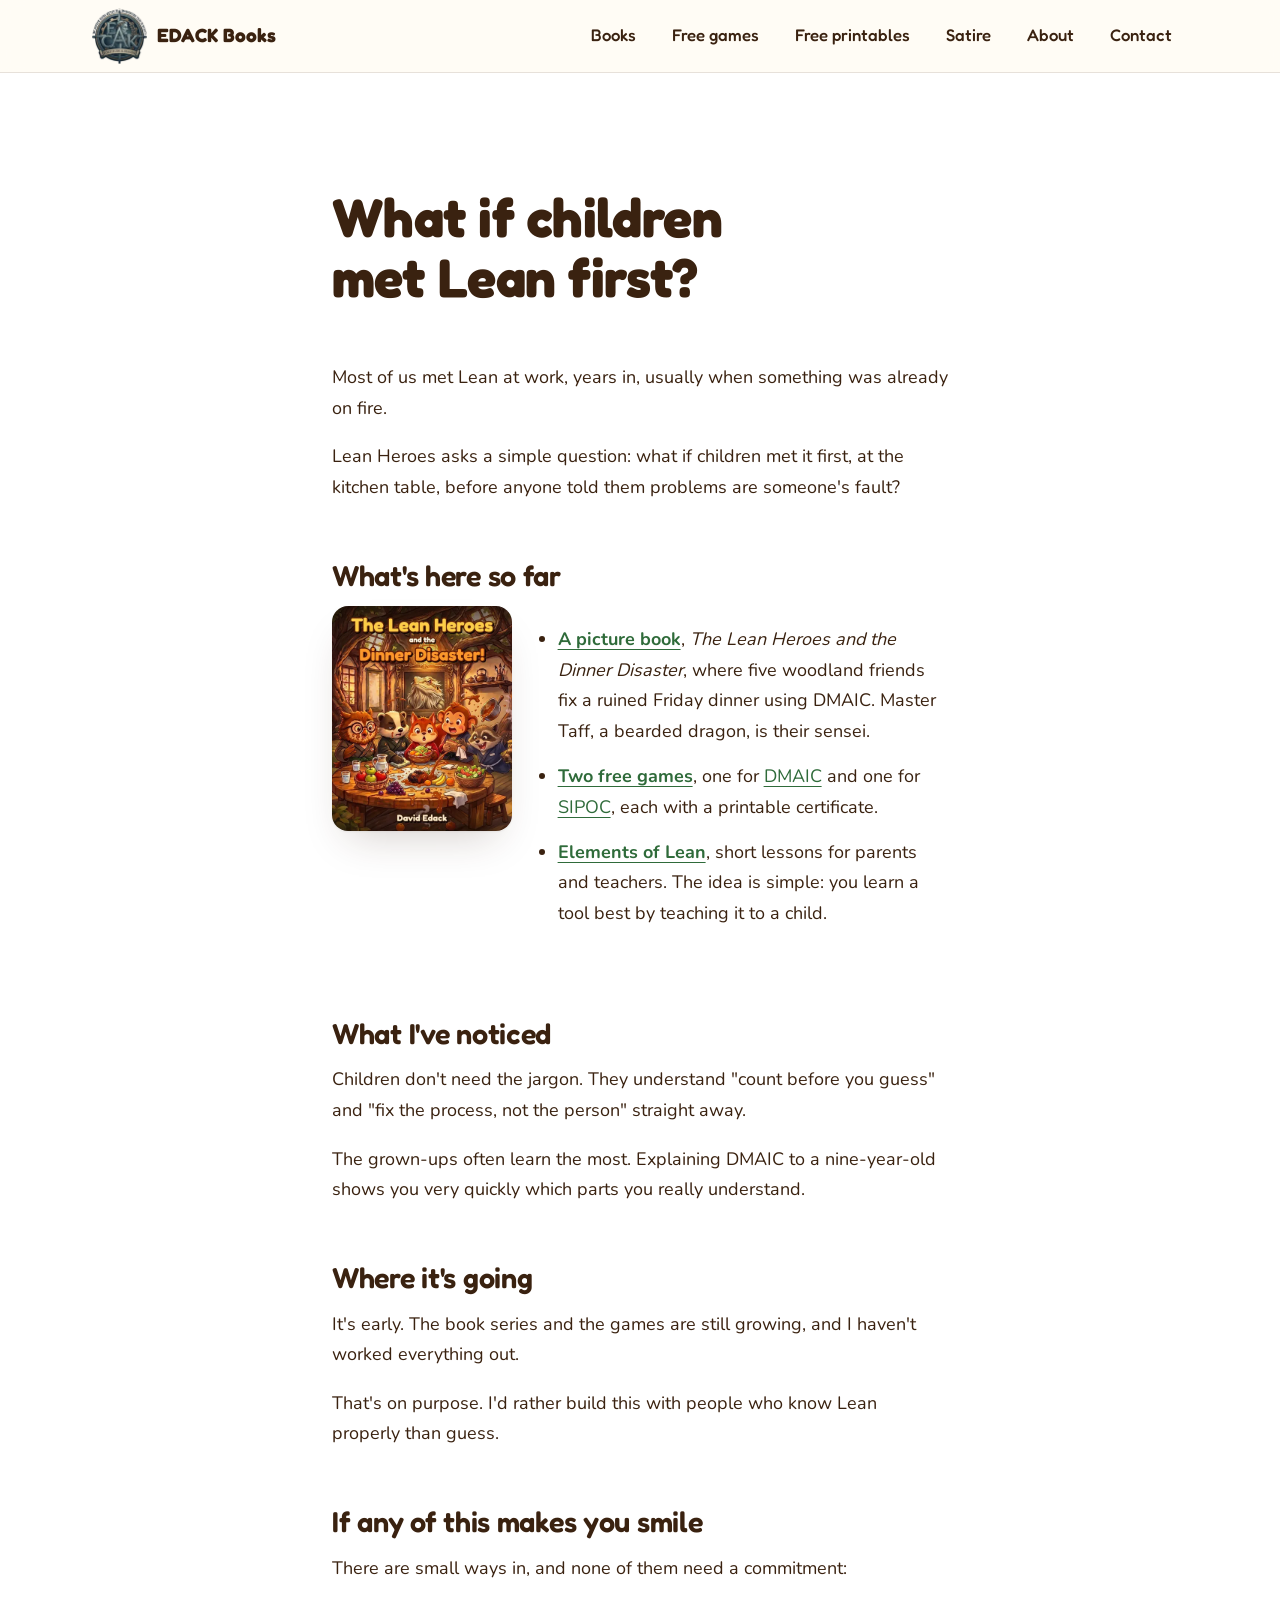
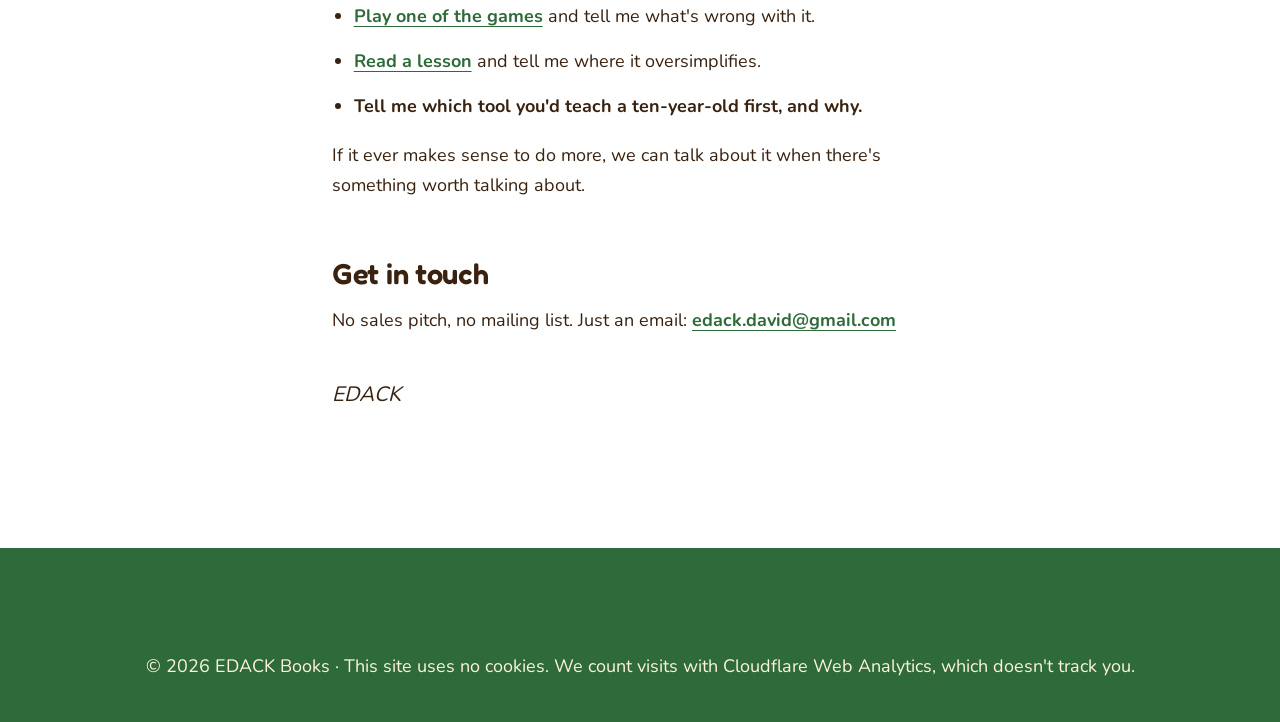
==== for-lean-practitioners/index.html @ 6d4476f8 "Preview: page for Lean practitioners Co-Authored-By: Claude Opus 5.5 <noreply@anthropic.com>" ====
<!doctype html>
<html lang="en-GB">
<head>
  <meta charset="utf-8">
  <meta name="viewport" content="width=device-width, initial-scale=1">
  <title>What if children met Lean first? | EDACK Books</title>
  <meta name="description" content="Lean Heroes asks a simple question: what if children met Lean first, at the kitchen table? A quiet note for experienced Lean practitioners.">

  <!-- Hidden for now: reached only by a link EDACK sends personally.
       Not in the sitemap, not in the menu, not linked from any page.
       To make it public ("publish the practitioners page"): remove the robots line below and add it to sitemap.xml. -->
  <meta name="robots" content="noindex">

  <meta http-equiv="Content-Security-Policy" content="default-src 'self'; img-src 'self' data:; script-src 'self' https://static.cloudflareinsights.com; connect-src 'self' https://cloudflareinsights.com; style-src 'self'; font-src 'self'; base-uri 'self'; form-action 'none'">
  <meta name="referrer" content="strict-origin-when-cross-origin">
  <link rel="canonical" href="https://www.edackdavid.com/for-lean-practitioners/">

  <meta name="color-scheme" content="light dark">
  <link rel="icon" href="../edack-favicon.ico" sizes="32x32">
  <link rel="icon" href="../edack-favicon-32.png" type="image/png" sizes="32x32">
  <link rel="apple-touch-icon" href="../edack-apple-touch-icon.png">
  <link rel="preload" href="../fonts/fredoka.woff2" as="font" type="font/woff2" crossorigin>
  <link rel="stylesheet" href="../css/styles.css">

  <!-- So the link looks right when EDACK sends it by email or message -->
  <meta property="og:type" content="article">
  <meta property="og:site_name" content="EDACK Books">
  <meta property="og:locale" content="en_GB">
  <meta property="og:title" content="What if children met Lean first?">
  <meta property="og:description" content="Lean Heroes asks a simple question: what if children met Lean first, at the kitchen table?">
  <meta property="og:url" content="https://www.edackdavid.com/for-lean-practitioners/">
  <meta property="og:image" content="https://www.edackdavid.com/images/lean-heroes-cover-960.webp">
  <meta property="og:image:alt" content="Cover of The Lean Heroes and the Dinner Disaster">
</head>
<body>
  <a class="skip-link" href="#main">Skip to the page</a>

  <header class="site-header">
    <div class="container header-inner">
      <a class="logo" href="../index.html">
        <img class="logo-img" src="../images/edack-logo-112.webp" srcset="../images/edack-logo-112.webp 1x, ../images/edack-logo-224.webp 2x"
             width="112" height="114" alt="EDACK Books logo: Fortitude and Reason">
        <span>EDACK Books</span>
      </a>

      <button class="menu-toggle" type="button" popovertarget="site-nav" aria-label="Menu">
        <span class="menu-icon" aria-hidden="true"></span>
      </button>

      <nav id="site-nav" class="site-nav" popover aria-label="Main">
        <ul>
          <li><a href="../index.html#books">Books</a></li>
          <li><a href="../index.html#game">Free games</a></li>
          <li><a href="../index.html#free-printable">Free printables</a></li>
          <li><a href="../index.html#satire">Satire</a></li>
          <li><a href="../index.html#about">About</a></li>
          <li><a href="../index.html#contact">Contact</a></li>
        </ul>
      </nav>
    </div>
  </header>

  <main id="main" class="section lesson practitioners">
    <article class="container lesson-inner">
      <h1>What if children met Lean first?</h1>

      <p>Most of us met Lean at work, years in, usually when something was already on fire.</p>
      <p>Lean Heroes asks a simple question: what if children met it first, at the kitchen table, before anyone told them problems are someone's fault?</p>

      <section aria-labelledby="here-so-far">
        <h2 id="here-so-far">What's here so far</h2>
        <div class="practitioners-here">
          <img class="practitioners-cover" src="../images/lean-heroes-cover-480.webp"
               srcset="../images/lean-heroes-cover-480.webp 480w, ../images/lean-heroes-cover-960.webp 960w"
               sizes="180px" width="480" height="600" loading="lazy" decoding="async"
               alt="Cover of The Lean Heroes and the Dinner Disaster: five woodland friends around a messy dinner table">
          <ul>
            <li><a href="../index.html#books"><strong>A picture book</strong></a>, <cite>The Lean Heroes and the Dinner Disaster</cite>, where five woodland friends fix a ruined Friday dinner using DMAIC. Master Taff, a bearded dragon, is their sensei.</li>
            <li><a href="../index.html#game"><strong>Two free games</strong></a>, one for <a href="../games/lean-heroes-dinner-disaster.html">DMAIC</a> and one for <a href="../games/lean-heroes-summer-fayre.html">SIPOC</a>, each with a printable certificate.</li>
            <li><a href="../elements-of-lean/bonus-sipoc/"><strong>Elements of Lean</strong></a>, short lessons for parents and teachers. The idea is simple: you learn a tool best by teaching it to a child.</li>
          </ul>
        </div>
      </section>

      <section aria-labelledby="noticed">
        <h2 id="noticed">What I've noticed</h2>
        <p>Children don't need the jargon. They understand "count before you guess" and "fix the process, not the person" straight away.</p>
        <p>The grown-ups often learn the most. Explaining DMAIC to a nine-year-old shows you very quickly which parts you really understand.</p>
      </section>

      <section aria-labelledby="going">
        <h2 id="going">Where it's going</h2>
        <p>It's early. The book series and the games are still growing, and I haven't worked everything out.</p>
        <p>That's on purpose. I'd rather build this with people who know Lean properly than guess.</p>
      </section>

      <section aria-labelledby="smile">
        <h2 id="smile">If any of this makes you smile</h2>
        <p>There are small ways in, and none of them need a commitment:</p>
        <ul>
          <li><a href="../games/lean-heroes-dinner-disaster.html"><strong>Play one of the games</strong></a> and tell me what's wrong with it.</li>
          <li><a href="../elements-of-lean/bonus-sipoc/"><strong>Read a lesson</strong></a> and tell me where it oversimplifies.</li>
          <li><strong>Tell me which tool you'd teach a ten-year-old first, and why.</strong></li>
        </ul>
        <p>If it ever makes sense to do more, we can talk about it when there's something worth talking about.</p>
      </section>

      <section aria-labelledby="touch">
        <h2 id="touch">Get in touch</h2>
        <p>No sales pitch, no mailing list. Just an email: <a href="mailto:edack.david@gmail.com"><strong>edack.david@gmail.com</strong></a></p>
        <p class="practitioners-sign"><em>EDACK</em></p>
      </section>
    </article>
  </main>

  <footer class="site-footer">
    <div class="container footer-inner">
      <p class="lesson-footer-text">© 2026 EDACK Books · This site uses no cookies. We count visits with Cloudflare Web Analytics, which doesn't track you.</p>
    </div>
  </footer>
  <!-- Cloudflare Web Analytics --><script type='module' src='https://static.cloudflareinsights.com/beacon.min.js' data-cf-beacon='{"token": "e0f13711fd604f76a218e38ecf7e13dd"}'></script><!-- End Cloudflare Web Analytics -->
</body>
</html>
---- css/styles.css ----
/* EDACK Books styles.
   Mobile first: the basic rules are for phones. The @media blocks add the bigger-screen layout. */

/* ---------- Fonts (stored on this site, so no outside requests) ---------- */
@font-face {
  font-family: "Fredoka";
  src: url("../fonts/fredoka.woff2") format("woff2");
  font-weight: 300 700;
  font-style: normal;
  font-display: swap;
}

@font-face {
  font-family: "Nunito";
  src: url("../fonts/nunito.woff2") format("woff2");
  font-weight: 200 1000;
  font-style: normal;
  font-display: swap;
}

/* ---------- Colours and sizes ---------- */
:root {
  --brown: #3A2210;
  --cream: #FDF3DF;
  --gold: #FFC850;
  --coral: #FF6E5A;
  --green: #2F6B3A;

  --bg: #FFFCF6;
  --surface: #FFFFFF;
  --surface-alt: var(--cream);
  --text: var(--brown);
  --muted: #6B5442;
  --border: rgba(58, 34, 16, 0.12);
  --accent-text: var(--green);
  --gold-soft: #FFF0C7;
  --coral-soft: #FFE4DE;
  --focus: var(--green);
  --shadow: 0 1px 2px rgba(58, 34, 16, 0.06), 0 20px 40px -16px rgba(58, 34, 16, 0.22);
  --shadow-lg: 0 2px 4px rgba(58, 34, 16, 0.06), 0 32px 64px -20px rgba(58, 34, 16, 0.3);

  --radius: 28px;
  --radius-sm: 16px;
  --header-h: 64px;
  --font-heading: "Fredoka", "Trebuchet MS", system-ui, sans-serif;
  --font-body: "Nunito", system-ui, -apple-system, "Segoe UI", sans-serif;

  color-scheme: light dark;
}

@media (prefers-color-scheme: dark) {
  :root {
    --bg: #1E1209;
    --surface: #2A1A0E;
    --surface-alt: #251609;
    --text: var(--cream);
    --muted: #D8C4A6;
    --border: rgba(253, 243, 223, 0.14);
    --accent-text: var(--gold);
    --gold-soft: rgba(255, 200, 80, 0.16);
    --coral-soft: rgba(255, 110, 90, 0.22);
    --focus: var(--gold);
    --shadow: 0 20px 40px -16px rgba(0, 0, 0, 0.6);
    --shadow-lg: 0 32px 64px -20px rgba(0, 0, 0, 0.7);
  }
}

/* ---------- Basics ---------- */
*,
*::before,
*::after {
  box-sizing: border-box;
}

html {
  scroll-padding-top: calc(var(--header-h) + 16px);
  -webkit-text-size-adjust: 100%;
}

@media (prefers-reduced-motion: no-preference) {
  html {
    scroll-behavior: smooth;
  }
}

body {
  margin: 0;
  background: var(--bg);
  color: var(--text);
  font-family: var(--font-body);
  font-size: 1.0625rem;
  line-height: 1.65;
  -webkit-font-smoothing: antialiased;
}

img,
svg {
  display: block;
  max-width: 100%;
}

img {
  height: auto;
}

h1,
h2,
h3 {
  margin: 0 0 0.5em;
  font-family: var(--font-heading);
  font-weight: 600;
  line-height: 1.1;
  letter-spacing: -0.01em;
  text-wrap: balance;
}

h1 {
  font-size: clamp(2.5rem, 7vw + 0.5rem, 4.75rem);
  font-weight: 700;
}

h2 {
  font-size: clamp(2rem, 3.5vw + 1rem, 3.25rem);
}

h3 {
  font-size: clamp(1.4rem, 1vw + 1.1rem, 1.75rem);
}

p {
  margin: 0 0 1em;
  text-wrap: pretty;
}

figure {
  margin: 0;
}

a {
  color: var(--accent-text);
  text-underline-offset: 0.2em;
}

/* A clear ring shows which button or link you are on when using the keyboard */
:focus-visible {
  outline: 3px solid var(--focus);
  outline-offset: 3px;
}

/* ---------- Helpers ---------- */
.container {
  width: 100%;
  max-width: 1160px;
  margin-inline: auto;
  padding-inline: 20px;
}

@media (min-width: 768px) {
  .container {
    padding-inline: 32px;
  }
}

/* Hidden on screen, but still read out by screen readers */
.visually-hidden {
  position: absolute !important;
  width: 1px;
  height: 1px;
  padding: 0;
  margin: -1px;
  overflow: hidden;
  clip: rect(0 0 0 0);
  white-space: nowrap;
  border: 0;
}

.skip-link {
  position: absolute;
  top: -100px;
  left: 12px;
  z-index: 100;
  padding: 12px 18px;
  border-radius: 12px;
  background: var(--brown);
  color: var(--cream);
  font-weight: 700;
  text-decoration: none;
}

.skip-link:focus {
  top: 12px;
}

.eyebrow {
  display: flex;
  align-items: center;
  gap: 10px;
  margin-bottom: 0.75rem;
  color: var(--accent-text);
  font-family: var(--font-heading);
  font-size: 0.95rem;
  font-weight: 600;
  letter-spacing: 0.12em;
  text-transform: uppercase;
}

.eyebrow::before {
  content: "";
  width: 28px;
  height: 4px;
  border-radius: 4px;
  background: var(--coral);
}

.lead {
  font-size: clamp(1.2rem, 1vw + 1rem, 1.45rem);
}

.small {
  color: var(--muted);
  font-size: 0.95rem;
}

/* ---------- Buttons ---------- */
.button-row {
  display: flex;
  flex-wrap: wrap;
  gap: 12px;
}

.btn {
  display: inline-flex;
  align-items: center;
  justify-content: center;
  gap: 8px;
  min-height: 52px;
  padding: 12px 26px;
  border: 2px solid transparent;
  border-radius: 999px;
  font-family: var(--font-heading);
  font-size: 1.075rem;
  font-weight: 600;
  line-height: 1.2;
  text-align: center;
  text-decoration: none;
  cursor: pointer;
  transition: transform 0.2s ease, box-shadow 0.2s ease, background-color 0.2s ease;
}

.btn:hover {
  transform: translateY(-2px);
}

.btn:active {
  transform: translateY(0);
}

.btn-primary {
  background: var(--gold);
  color: var(--brown);
  box-shadow: 0 8px 20px -8px rgba(255, 170, 40, 0.7);
}

.btn-primary:hover {
  box-shadow: 0 12px 24px -8px rgba(255, 170, 40, 0.85);
}

.btn-secondary {
  background: var(--text);
  color: var(--bg);
}

.btn-outline {
  background: transparent;
  color: var(--text);
  border-color: currentColor;
}

.btn-large {
  min-height: 60px;
  padding-inline: 36px;
  font-size: 1.2rem;
}

/* On small phones, buttons fill the width so they are easy to tap */
@media (max-width: 479px) {
  .button-row .btn {
    flex: 1 1 100%;
  }
}

/* ---------- Header ---------- */
.site-header {
  position: sticky;
  top: 0;
  z-index: 50;
  border-bottom: 1px solid var(--border);
  background: color-mix(in srgb, var(--bg) 82%, transparent);
  -webkit-backdrop-filter: saturate(1.4) blur(14px);
  backdrop-filter: saturate(1.4) blur(14px);
}

.header-inner {
  display: flex;
  align-items: center;
  justify-content: space-between;
  gap: 16px;
  height: var(--header-h);
}

.logo {
  display: inline-flex;
  align-items: center;
  gap: 10px;
  color: var(--text);
  font-family: var(--font-heading);
  font-size: 1.2rem;
  font-weight: 700;
  text-decoration: none;
}

/* The EDACK logo: 44px tall on phones, 56px on bigger screens */
.logo .logo-img {
  width: auto;
  height: 44px;
}

@media (min-width: 768px) {
  :root {
    --header-h: 72px;
  }

  .logo .logo-img {
    height: 56px;
  }
}

/* The logo's quote text is dark, so on the dark theme the logo sits on a soft cream circle */
@media (prefers-color-scheme: dark) {
  .logo-img {
    padding: 3px;
    border-radius: 50%;
    background: var(--cream);
  }
}

/* The hamburger button (phones only) */
.menu-toggle {
  display: inline-grid;
  place-items: center;
  width: 48px;
  height: 48px;
  border: 1px solid var(--border);
  border-radius: 14px;
  background: var(--surface);
  color: var(--text);
  cursor: pointer;
}

.menu-icon,
.menu-icon::before,
.menu-icon::after {
  display: block;
  width: 22px;
  height: 2px;
  border-radius: 2px;
  background: currentColor;
  transition: transform 0.2s ease, background-color 0.2s ease;
}

.menu-icon {
  position: relative;
}

.menu-icon::before,
.menu-icon::after {
  content: "";
  position: absolute;
  left: 0;
}

.menu-icon::before {
  top: -7px;
}

.menu-icon::after {
  top: 7px;
}

/* When the menu is open, the three lines turn into an X */
.site-header:has(.site-nav:popover-open) .menu-icon {
  background: transparent;
}

.site-header:has(.site-nav:popover-open) .menu-icon::before {
  transform: translateY(7px) rotate(45deg);
}

.site-header:has(.site-nav:popover-open) .menu-icon::after {
  transform: translateY(-7px) rotate(-45deg);
}

/* The menu panel that drops down on phones */
.site-nav {
  inset: calc(var(--header-h) + 8px) 12px auto 12px;
  width: auto;
  height: auto;
  margin: 0;
  padding: 10px;
  border: 1px solid var(--border);
  border-radius: 24px;
  background: var(--surface);
  color: var(--text);
  box-shadow: var(--shadow-lg);
}

.site-nav::backdrop {
  background: rgba(30, 18, 9, 0.35);
}

.site-nav ul {
  display: flex;
  flex-direction: column;
  gap: 2px;
  margin: 0;
  padding: 0;
  list-style: none;
}

.site-nav a {
  display: flex;
  align-items: center;
  min-height: 52px;
  padding: 10px 16px;
  border-radius: 16px;
  color: var(--text);
  font-family: var(--font-heading);
  font-size: 1.2rem;
  font-weight: 500;
  text-decoration: none;
}

.site-nav a:hover {
  background: var(--gold-soft);
}

@media (prefers-reduced-motion: no-preference) {
  .site-nav:popover-open {
    animation: menu-in 0.2s ease-out;
  }
}

@keyframes menu-in {
  from {
    opacity: 0;
    transform: translateY(-8px) scale(0.98);
  }
}

/* On tablets and computers the links sit in the header and the hamburger hides */
@media (min-width: 768px) {
  .menu-toggle {
    display: none;
  }

  .site-nav[popover] {
    display: block;
    position: static;
    inset: auto;
    padding: 0;
    border: 0;
    border-radius: 0;
    background: transparent;
    box-shadow: none;
    overflow: visible;
  }

  .site-nav ul {
    flex-direction: row;
    gap: 4px;
  }

  .site-nav a {
    min-height: 44px;
    padding: 8px 16px;
    border-radius: 999px;
    font-size: 1.05rem;
  }
}

/* ---------- 1. Hero ---------- */
/* Phones: words on top, the artwork below, fading in softly. */
.hero {
  position: relative;
  isolation: isolate;
  display: flex;
  flex-direction: column;
  overflow: hidden;
  background: radial-gradient(ellipse at 0% 0%, var(--gold-soft), transparent 60%), var(--bg);
}

.hero-content {
  position: relative;
  z-index: 1;
  padding-block: clamp(40px, 8vw, 96px) 0;
}

.hero h1 {
  max-width: 11ch;
}

.hero-sub {
  max-width: 28ch;
  margin-bottom: 28px;
  font-size: clamp(1.2rem, 1.2vw + 1rem, 1.5rem);
}

/* "Listen to the first chapters free." under the hero buttons */
.hero-note {
  margin: 20px 0 0;
  font-weight: 700;
}

.hero-bg {
  order: 2;
  width: 100%;
  margin-top: -12%;
  -webkit-mask-image: linear-gradient(to bottom, transparent 0%, #000 32%);
  mask-image: linear-gradient(to bottom, transparent 0%, #000 32%);
}

/* Computers: words on the left, the artwork on the right, fading in from the side. */
@media (min-width: 900px) {
  .hero {
    justify-content: center;
    min-height: min(calc(100svh - var(--header-h)), 820px);
  }

  .hero-content {
    padding-block: 96px;
  }

  .hero-content > * {
    max-width: 34rem;
  }

  .hero-bg {
    position: absolute;
    top: 0;
    right: 0;
    bottom: 0;
    width: 62%;
    height: 100%;
    margin: 0;
    object-fit: cover;
    object-position: 50% 65%;
    -webkit-mask-image: linear-gradient(to right, transparent 0%, #000 35%);
    mask-image: linear-gradient(to right, transparent 0%, #000 35%);
  }
}

/* ---------- Sections ---------- */
.section {
  padding-block: clamp(64px, 9vw, 120px);
  overflow-x: clip;
}

/* ---------- 2. The Lean Heroes (featured book) ---------- */
.feature-card {
  display: grid;
  gap: 32px;
  padding: clamp(20px, 4vw, 56px);
  border: 1px solid var(--border);
  border-radius: calc(var(--radius) + 8px);
  background: var(--surface);
  box-shadow: var(--shadow-lg);
}

.feature-cover img {
  width: min(100%, 360px);
  margin-inline: auto;
  border-radius: var(--radius-sm);
  box-shadow: var(--shadow);
}

@media (prefers-reduced-motion: no-preference) {
  .feature-cover img {
    transition: transform 0.4s ease;
  }

  .feature-card:hover .feature-cover img {
    transform: rotate(-1.5deg) scale(1.02);
  }
}

.pill {
  display: inline-block;
  margin-bottom: 16px;
  padding: 6px 14px;
  border-radius: 999px;
  background: var(--coral-soft);
  font-size: 0.92rem;
  font-weight: 700;
}

.feature-body > p:not(.pill) {
  font-size: 1.1rem;
}

@media (min-width: 900px) {
  .feature-card {
    grid-template-columns: minmax(280px, 400px) 1fr;
    align-items: center;
    gap: 56px;
  }

  .feature-cover img {
    width: 100%;
  }
}

/* The five DMAIC steps: a list on phones, a row of five on bigger screens */
.dmaic {
  display: grid;
  gap: 10px;
  margin: 28px 0 32px;
  padding: 0;
  list-style: none;
}

.dmaic li {
  display: grid;
  grid-template-columns: 48px auto 1fr;
  align-items: center;
  column-gap: 14px;
  padding: 8px 14px 8px 8px;
  border: 1px solid var(--border);
  border-radius: 18px;
  background: var(--bg);
}

.dmaic svg {
  width: 48px;
  height: 48px;
  padding: 11px;
  border-radius: 14px;
  background: var(--gold-soft);
  color: var(--accent-text);
  fill: none;
  stroke: currentColor;
  stroke-width: 2;
  stroke-linecap: round;
  stroke-linejoin: round;
}

.dmaic strong {
  font-family: var(--font-heading);
  font-size: 1.1rem;
  font-weight: 600;
}

.dmaic span {
  color: var(--muted);
  font-size: 0.95rem;
}

@media (min-width: 600px) {
  .dmaic {
    grid-template-columns: repeat(5, 1fr);
    gap: 12px;
  }

  .dmaic li {
    grid-template-columns: 1fr;
    justify-items: center;
    row-gap: 6px;
    padding: 16px 8px;
    text-align: center;
  }
}

/* The free Lean Heroes game card, under the book */
.game-card {
  display: grid;
  justify-items: center;
  gap: 20px;
  margin-top: 24px;
  padding: clamp(20px, 4vw, 40px);
  border: 2px dashed color-mix(in srgb, var(--coral) 60%, transparent);
  border-radius: var(--radius);
  background: radial-gradient(ellipse at 0% 0%, var(--gold-soft), transparent 70%), var(--surface);
  text-align: center;
}

.game-badge {
  width: 120px;
  height: 120px;
  border-radius: 50%;
  box-shadow: var(--shadow);
}

.game-body h3 {
  margin-bottom: 0.3em;
}

.game-body p {
  max-width: 46ch;
  margin-inline: auto;
}

/* Bigger screens: the badge sits to the left of the words */
@media (min-width: 768px) {
  .game-card {
    grid-template-columns: auto 1fr;
    align-items: center;
    justify-items: start;
    column-gap: 32px;
    text-align: left;
  }

  .game-body p {
    margin-inline: 0;
  }
}

/* ---------- 3. Free printable ---------- */
.section-printable {
  background: radial-gradient(ellipse at 85% 20%, var(--gold-soft), transparent 55%), var(--surface-alt);
}

/* The older one-certificate layout (printable-grid, printable-preview...).
   The page no longer uses it, but it is kept on purpose. */
.printable-grid {
  display: grid;
  gap: 32px;
}

.printable-preview {
  position: relative;
}

.printable-preview img {
  width: 100%;
  border: 10px solid #FFFFFF;
  border-radius: var(--radius-sm);
  box-shadow: var(--shadow-lg);
  transform: rotate(-1.5deg);
}

/* The round "Free!" sticker on the corner of the certificate */
.printable-preview::after {
  content: "Free!";
  position: absolute;
  top: -18px;
  right: -6px;
  display: grid;
  place-items: center;
  width: 84px;
  height: 84px;
  border-radius: 50%;
  background: var(--coral);
  color: var(--brown);
  font-family: var(--font-heading);
  font-size: 1.3rem;
  font-weight: 700;
  box-shadow: var(--shadow);
  transform: rotate(12deg);
}

@media (min-width: 900px) {
  .printable-grid {
    grid-template-columns: 1fr 1.15fr;
    grid-template-areas:
      "heading preview"
      "actions preview";
    align-items: center;
    column-gap: 64px;
    row-gap: 8px;
  }

  .printable-heading {
    grid-area: heading;
    align-self: end;
  }

  .printable-preview {
    grid-area: preview;
  }

  .printable-actions {
    grid-area: actions;
    align-self: start;
  }
}

/* The free printables gallery: one card per freebie (from freebies.json) */
.freebie-grid {
  display: grid;
  gap: 24px;
  margin-top: 32px;
}

@media (min-width: 700px) {
  .freebie-grid {
    grid-template-columns: repeat(auto-fill, minmax(320px, 1fr));
  }
}

.freebie-card {
  display: flex;
  flex-direction: column;
  overflow: hidden;
  border: 1px solid var(--border);
  border-radius: var(--radius);
  background: var(--surface);
  box-shadow: var(--shadow);
}

/* The picture sits on a soft gold panel that is always the same shape,
   so tall and wide pictures both fit without stretching the card */
.freebie-image {
  position: relative;
  aspect-ratio: 4 / 3;
  background: var(--gold-soft);
}

.freebie-image img {
  position: absolute;
  inset: 20px;
  width: calc(100% - 40px);
  height: calc(100% - 40px);
  object-fit: contain;
  filter: drop-shadow(0 10px 18px rgba(58, 34, 16, 0.25));
}

/* The round "Free!" sticker on every freebie */
.freebie-image::after {
  content: "Free!";
  position: absolute;
  top: 12px;
  right: 12px;
  display: grid;
  place-items: center;
  width: 64px;
  height: 64px;
  border-radius: 50%;
  background: var(--coral);
  color: var(--brown);
  font-family: var(--font-heading);
  font-size: 1.05rem;
  font-weight: 700;
  box-shadow: var(--shadow);
  transform: rotate(12deg);
}

.freebie-body {
  display: flex;
  flex: 1;
  flex-direction: column;
  align-items: flex-start;
  padding: 20px 24px 24px;
}

.freebie-body h3 {
  margin-bottom: 0.3em;
}

/* Buttons line up at the bottom, even when descriptions are different lengths */
.freebie-body .button-row {
  align-self: stretch;
  margin-top: auto;
  padding-top: 12px;
}

/* While there is only one freebie, it shows as one wide card on bigger screens */
@media (min-width: 900px) {
  .freebie-grid:has(> .freebie-card:only-child) {
    grid-template-columns: 1fr;
  }

  .freebie-card:only-child {
    flex-direction: row;
  }

  .freebie-card:only-child .freebie-image {
    flex: 1.2;
  }

  .freebie-card:only-child .freebie-body {
    flex: 1;
    justify-content: center;
    padding: 40px;
  }

  .freebie-card:only-child .freebie-body .button-row {
    margin-top: 12px;
  }
}

/* ---------- 4. For grown-ups: satire (a darker, grown-up section) ---------- */
.section-satire {
  --bg: #2A170A;
  --surface: #3A2210;
  --text: var(--cream);
  --muted: #E0CDB0;
  --border: rgba(253, 243, 223, 0.14);
  --accent-text: var(--gold);
  --focus: var(--gold);
  background: var(--bg);
  color: var(--text);
  color-scheme: dark; /* so the audio players match the dark section */
}

@media (prefers-color-scheme: dark) {
  .section-satire {
    --bg: #120A04;
    --surface: #24150A;
  }
}

.book-grid {
  display: grid;
  gap: 24px;
  margin-top: 40px;
}

.book-card {
  display: grid;
  align-content: start;
  gap: 24px;
  padding: clamp(20px, 3vw, 32px);
  border: 1px solid var(--border);
  border-radius: var(--radius);
  background: var(--surface);
  box-shadow: var(--shadow);
  transition: transform 0.3s ease;
}

.book-card:hover {
  transform: translateY(-4px);
}

.book-cover {
  width: min(70%, 240px);
  margin-inline: auto;
  border-radius: 10px;
  box-shadow: 0 18px 36px -12px rgba(0, 0, 0, 0.55);
}

.book-body h3 {
  margin-bottom: 0.4em;
}

.see-amazon {
  margin-bottom: 10px;
  font-weight: 700;
}

/* "Listen to Chapter One, free" box inside each satire card */
.listen {
  margin: 20px 0 24px;
  padding: 16px;
  border: 1px solid var(--border);
  border-radius: 20px;
  background: color-mix(in srgb, var(--bg) 60%, transparent);
}

.listen-title {
  margin: 0 0 4px;
  font-family: var(--font-heading);
  font-size: 1.15rem;
  font-weight: 600;
  line-height: 1.3;
}

.listen-meta {
  margin: 0 0 12px;
  color: var(--muted);
  font-size: 0.95rem;
}

.listen audio {
  display: block;
  width: 100%;
  min-height: 48px;
}

/* Big enough to tap easily (inline-block keeps the space before "(9 MB)") */
.listen-download {
  display: inline-block;
  margin-top: 2px;
  padding-block: 10px;
  font-weight: 700;
}

@media (min-width: 768px) {
  .book-grid {
    grid-template-columns: 1fr 1fr;
  }
}

/* ---------- 5. About ---------- */
.about-grid {
  display: grid;
  align-items: center;
  gap: 32px;
}

.about-figure {
  justify-self: center;
  max-width: 280px;
  text-align: center;
}

.about-figure img {
  width: 220px;
  filter: drop-shadow(0 16px 24px rgba(58, 34, 16, 0.25));
}

.about-figure figcaption {
  margin-top: 12px;
  color: var(--muted);
  font-size: 0.9rem;
}

.about-text > p:not(.eyebrow) {
  max-width: 60ch;
  font-size: 1.15rem;
}

/* Master Taff's little round picture next to the "pet bearded dragon" line */
.taff-note {
  display: flex;
  align-items: center;
  gap: 16px;
  max-width: 60ch;
  margin: 24px 0 0;
  padding: 14px;
  border: 1px solid var(--border);
  border-radius: 20px;
  background: var(--surface);
}

.taff-note img {
  flex: none;
  width: 96px;
  height: 96px;
  border-radius: 50%;
  object-fit: cover;
  box-shadow: var(--shadow);
}

.taff-note p {
  margin: 0;
}

.taff-note p + p {
  margin-top: 4px;
}

@media (min-width: 768px) {
  .about-grid {
    grid-template-columns: 280px 1fr;
    gap: 64px;
  }
}

/* ---------- 6. Contact and footer (forest green) ---------- */
.site-footer {
  --text: var(--cream);
  --muted: #D6E5D2;
  --border: rgba(253, 243, 223, 0.2);
  --accent-text: var(--gold);
  --focus: var(--gold);
  padding-block: clamp(64px, 9vw, 104px) 40px;
  background: var(--green);
  color: var(--text);
  text-align: center;
}

@media (prefers-color-scheme: dark) {
  .site-footer {
    background: #17351D;
  }
}

.footer-inner {
  display: flex;
  flex-direction: column;
  align-items: center;
}

.site-footer h2 {
  margin-bottom: 0.3em;
}

/* Small logo above "Say hello", always on cream so it shows up on the green */
.footer-logo {
  width: 72px;
  height: auto;
  margin-bottom: 16px;
  padding: 4px;
  border-radius: 50%;
  background: var(--cream);
}

.site-footer .btn {
  margin: 8px 0 32px;
}

.social {
  display: flex;
  gap: 12px;
  margin: 0 0 32px;
  padding: 0;
  list-style: none;
}

.social a {
  display: grid;
  place-items: center;
  width: 52px;
  height: 52px;
  border-radius: 50%;
  background: rgba(253, 243, 223, 0.12);
  color: var(--cream);
  transition: background-color 0.2s ease, color 0.2s ease;
}

.social a:hover {
  background: var(--gold);
  color: var(--brown);
}

.social svg {
  width: 24px;
  height: 24px;
  fill: currentColor;
}

.site-footer .small {
  margin-bottom: 4px;
}

/* ---------- Gentle fade-in as you scroll (only when JavaScript is on) ---------- */
.js .reveal {
  opacity: 0;
  translate: 0 24px;
  transition: opacity 0.7s ease, translate 0.7s cubic-bezier(0.2, 0.7, 0.2, 1);
}

.js .reveal.is-visible {
  opacity: 1;
  translate: 0 0;
}

/* ---------- People who prefer less movement get none ---------- */
@media (prefers-reduced-motion: reduce) {
  *,
  *::before,
  *::after {
    animation-duration: 0.01ms !important;
    animation-iteration-count: 1 !important;
    transition-duration: 0.01ms !important;
  }

  .js .reveal {
    opacity: 1;
    translate: none;
  }

  .btn:hover,
  .book-card:hover {
    transform: none;
  }
}

/* ---------- Lesson pages (Elements of Lean) ----------
   Text on lesson pages is never smaller than 18px. */
.lesson {
  font-size: 1.125rem;
}

.lesson .btn {
  font-size: 1.125rem;
}

.lesson-inner {
  max-width: 760px;
}

.lesson h1 {
  font-size: clamp(2.1rem, 5vw + 0.5rem, 3.4rem);
}

.lesson h2 {
  display: flex;
  align-items: center;
  gap: 14px;
  margin-top: 1.6em;
  font-size: clamp(1.6rem, 2vw + 1rem, 2.2rem);
}

.lesson-crumbs {
  margin-bottom: 1.5rem;
  color: var(--muted);
}

.lesson-kicker {
  margin-bottom: 0.5rem;
  color: var(--accent-text);
  font-family: var(--font-heading);
  font-weight: 600;
}

.lesson-lead {
  font-size: clamp(1.25rem, 1vw + 1rem, 1.45rem);
}

.lesson-num {
  display: grid;
  flex: none;
  place-items: center;
  width: 48px;
  height: 48px;
  border-radius: 50%;
  background: var(--green);
  color: var(--cream);
  font-size: 1.4rem;
}

.lesson-game,
.lesson-check {
  margin: 1.5rem 0;
  padding: clamp(20px, 4vw, 32px);
  border-radius: var(--radius);
  background: var(--gold-soft);
}

.lesson-check {
  background: var(--surface-alt);
}

.lesson-game-title {
  font-family: var(--font-heading);
  font-size: 1.35rem;
  font-weight: 600;
  line-height: 1.25;
}

.sipoc-table {
  width: 100%;
  margin: 1rem 0 1.5rem;
  border-collapse: collapse;
}

.sipoc-table caption {
  margin-bottom: 0.5rem;
  font-weight: 700;
  text-align: left;
}

.sipoc-table th,
.sipoc-table td {
  padding: 10px 8px;
  border-bottom: 1px solid var(--border);
  text-align: left;
  vertical-align: top;
}

/* On phones the table becomes a list of cards, one per letter */
@media (max-width: 599px) {
  .sipoc-table thead {
    position: absolute;
    width: 1px;
    height: 1px;
    overflow: hidden;
    clip: rect(0 0 0 0);
  }

  .sipoc-table tr {
    display: block;
    margin-bottom: 12px;
    padding: 12px 14px;
    border-radius: var(--radius-sm);
    background: var(--surface-alt);
  }

  .sipoc-table th,
  .sipoc-table td {
    display: block;
    padding: 2px 0;
    border: 0;
  }

  .sipoc-table th {
    font-family: var(--font-heading);
    font-size: 1.25rem;
  }
}

.lesson-steps li + li {
  margin-top: 0.6em;
}

.lesson-note {
  margin-top: 2rem;
  color: var(--muted);
}

.lesson-author {
  display: flex;
  align-items: center;
  gap: 16px;
  margin-top: 2rem;
  padding: 18px;
  border: 1px solid var(--border);
  border-radius: var(--radius-sm);
}

.lesson-author img {
  flex: none;
  width: 64px;
  height: auto;
}

.lesson-author p {
  margin: 0;
}

.lesson-footer-text {
  margin: 0;
  font-size: 1.125rem;
}

/* ---------- The Summer Fayre game card ---------- */
.game-card-fayre {
  border-color: color-mix(in srgb, var(--gold) 80%, transparent);
}

.game-emoji {
  display: grid;
  place-items: center;
  width: 120px;
  height: 120px;
  border-radius: 50%;
  background: #FFE36E;
  box-shadow: var(--shadow);
  font-size: 4rem;
  line-height: 1;
}

/* ---------- Taff of the week (home page) ---------- */
.taff-card {
  display: grid;
  justify-items: center;
  gap: 20px;
  margin-top: 24px;
  padding: clamp(20px, 4vw, 40px);
  border: 2px solid var(--border);
  border-radius: var(--radius);
  background: var(--surface);
  box-shadow: var(--shadow);
  text-align: center;
}

/* Never taller than 420px, and never wider than the card, so it fits a 375px phone */
.taff-photo {
  width: auto;
  height: auto;
  max-width: 100%;
  max-height: 420px;
  border-radius: var(--radius-sm);
  box-shadow: var(--shadow);
}

.taff-body h3 {
  margin-bottom: 0.3em;
}

.taff-body p {
  max-width: 46ch;
  margin-inline: auto;
}

.taff-intro {
  color: var(--muted);
}

.taff-caption {
  font-size: 1.15rem;
  font-weight: 700;
}

/* Bigger screens: the photo sits to the left of the words */
@media (min-width: 768px) {
  .taff-card {
    grid-template-columns: auto 1fr;
    align-items: center;
    justify-items: start;
    column-gap: 32px;
    text-align: left;
  }

  .taff-photo {
    max-width: 420px;
  }

  .taff-body p {
    margin-inline: 0;
  }
}

/* ---------- Home page: two halves, kids and grown-ups ---------- */
/* The two "doors" at the top. Stacked on phones, side by side on bigger screens. */
.doors {
  display: grid;
  gap: 16px;
}

@media (min-width: 640px) {
  .doors {
    grid-template-columns: 1fr 1fr;
  }
}

@media (min-width: 900px) {
  .hero-content > .doors {
    max-width: 44rem;
  }

  /* Less space above the headline, so both doors fit on the first screen */
  .hero-content {
    padding-block: 24px 64px;
  }

  .hero-sub {
    margin-bottom: 16px;
  }
}

.nowrap {
  white-space: nowrap;
}

.door {
  display: grid;
  align-content: start;
  gap: 12px;
  padding: 22px;
  border: 2px solid;
  border-radius: var(--radius);
  box-shadow: var(--shadow);
}

.door p {
  margin: 0;
}

.door .btn {
  justify-self: start;
  margin-top: 4px;
}

@media (max-width: 479px) {
  .door .btn {
    justify-self: stretch;
  }
}

.door-title {
  margin: 0;
  font-size: clamp(1.3rem, 1vw + 1rem, 1.5rem);
  line-height: 1.2;
}

.door-kids {
  border-color: var(--gold);
  background: linear-gradient(var(--gold-soft), var(--gold-soft)), var(--surface);
  color: var(--text);
}

.door-grown-ups {
  border-color: #3A2210;
  background: #3A2210;
  color: var(--cream);
}

@media (prefers-color-scheme: dark) {
  .door-grown-ups {
    border-color: rgba(253, 243, 223, 0.3);
    background: #120A04;
  }
}

/* Each half has its own colour band and a coloured stripe down the left edge,
   so on a phone you can always tell which half you're in. */
.half-kids {
  background: linear-gradient(var(--gold-soft), var(--gold-soft)), var(--bg);
  box-shadow: inset 8px 0 0 var(--gold);
}

.half-kids .section-printable {
  background: transparent;
}

.half-grown-ups {
  box-shadow: inset 8px 0 0 var(--coral);
}

.half-title {
  margin: 0 0 32px;
  font-size: clamp(2rem, 4vw + 1rem, 3.25rem);
  line-height: 1.1;
}

/* The divider between the halves */
.half-divider {
  border-block: 4px solid var(--brown);
  background: var(--coral);
  color: var(--brown);
}

.half-divider-text {
  margin-block: 0;
  padding-block: 14px;
  font-family: var(--font-heading);
  font-size: 1.25rem;
  font-weight: 700;
  letter-spacing: 0.08em;
  text-transform: uppercase;
}

/* Phones: the Lean Heroes artwork goes above the words, so it never looks like part of the grown-ups' door */
@media (max-width: 899px) {
  .hero-bg {
    order: -1;
    height: clamp(220px, 60vw, 420px);
    object-fit: cover;
    object-position: 50% 62%;
    margin: 0 0 -8px;
    -webkit-mask-image: linear-gradient(to top, transparent 0%, #000 32%);
    mask-image: linear-gradient(to top, transparent 0%, #000 32%);
  }

  .hero-content {
    padding-block: 0 48px;
  }
}

/* Computers: show the WHOLE hero picture, never cropped top or bottom.
   The picture keeps its own shape (1080 x 1341) and is as tall as the hero,
   so its width follows from its height. On very wide, short windows it simply sits narrower. */
@media (min-width: 900px) {
  .hero-bg {
    left: auto;
    width: auto;
    max-width: 62%;
    aspect-ratio: 1080 / 1341;
    object-position: 50% 50%;
    -webkit-mask-image: linear-gradient(to right, transparent 0%, #000 22%);
    mask-image: linear-gradient(to right, transparent 0%, #000 22%);
  }
}

/* ---------- Game cards: the certificate you earn ---------- */
.game-cert {
  display: flex;
  align-items: center;
  justify-content: center;
  gap: 14px;
  margin-block: 4px 20px;
  font-weight: 700;
}

.game-cert img {
  flex: none;
  width: 96px;
  height: auto;
  border-radius: 8px;
  box-shadow: var(--shadow);
  transform: rotate(-3deg);
}

.game-cert span {
  max-width: 22ch;
  text-align: left;
}

@media (min-width: 768px) {
  .game-cert {
    justify-content: flex-start;
  }
}

/* ---------- For Lean practitioners (a calm, grown-up page) ---------- */
.practitioners {
  background: var(--surface);
}

.practitioners .lesson-inner {
  max-width: 680px;
}

.practitioners h1 {
  margin-bottom: 1em;
}

.practitioners h2 {
  margin-top: 2em;
  font-size: clamp(1.4rem, 1.5vw + 1rem, 1.8rem);
}

.practitioners p,
.practitioners li {
  line-height: 1.7;
}

.practitioners ul {
  padding-left: 1.2em;
}

.practitioners li {
  margin-bottom: 0.8em;
}

.practitioners-here {
  display: grid;
  gap: 24px;
}

.practitioners-cover {
  width: 180px;
  height: auto;
  border-radius: var(--radius-sm);
  box-shadow: var(--shadow);
}

@media (min-width: 640px) {
  .practitioners-here {
    grid-template-columns: 180px 1fr;
    align-items: start;
  }
}

.practitioners-sign {
  margin-top: 2em;
  font-size: 1.3rem;
}
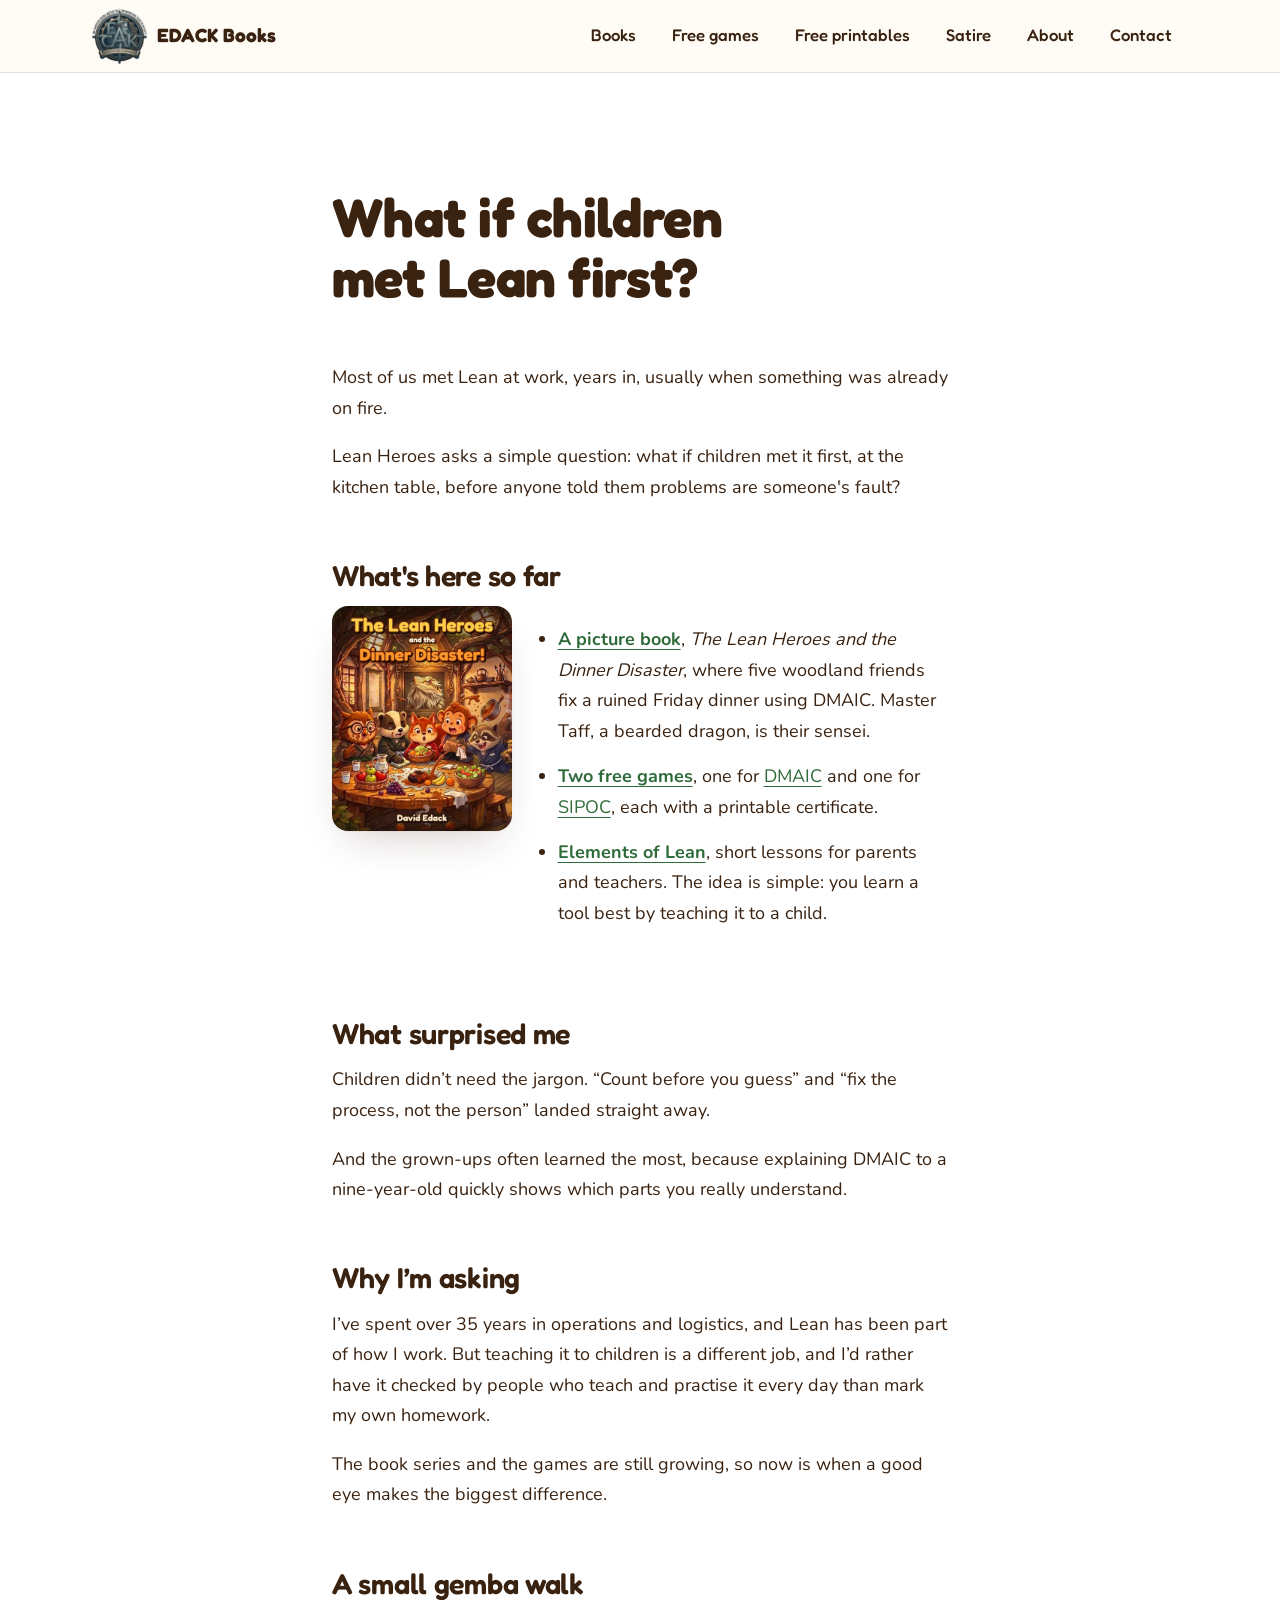
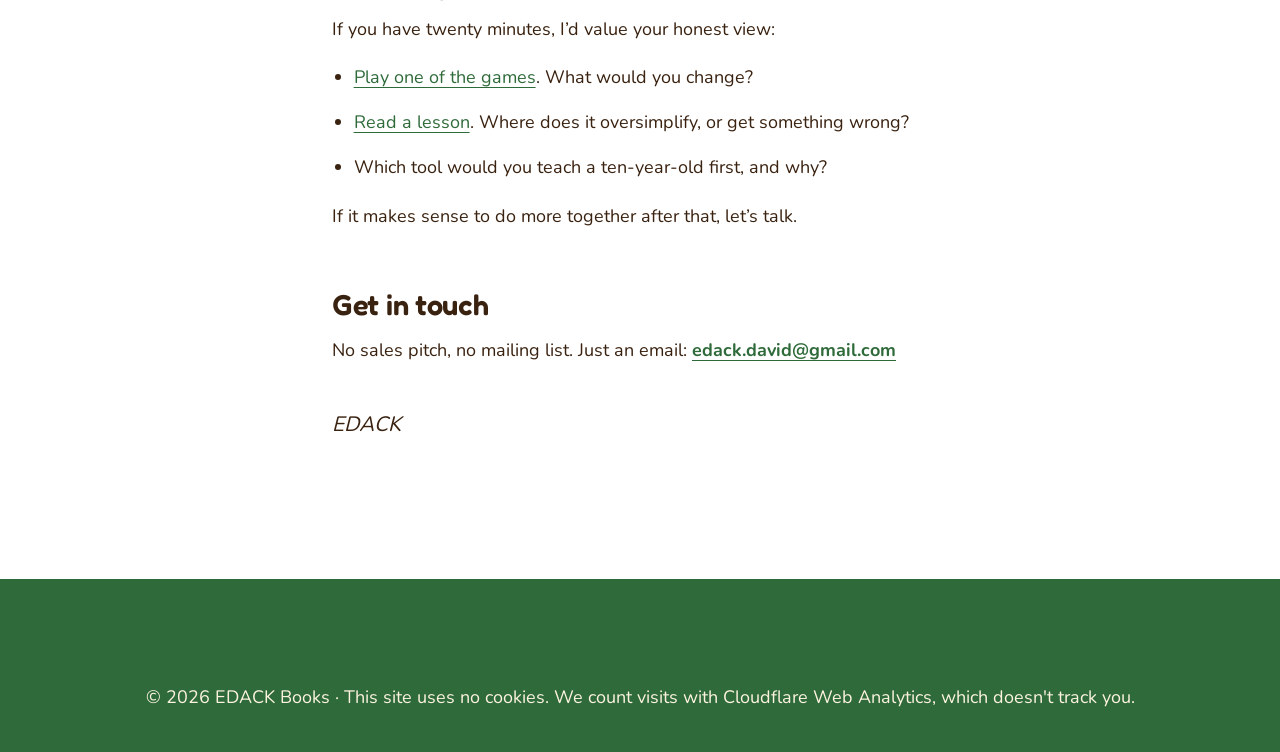
==== commit fa33c14e: "Preview: practitioners page wording Co-Authored-By: Claude Opus 5.5 <noreply@anthropic.com>" ====
--- a/for-lean-practitioners/index.html
+++ b/for-lean-practitioners/index.html
@@ -83,26 +83,26 @@
       </section>
 
       <section aria-labelledby="noticed">
-        <h2 id="noticed">What I've noticed</h2>
-        <p>Children don't need the jargon. They understand "count before you guess" and "fix the process, not the person" straight away.</p>
-        <p>The grown-ups often learn the most. Explaining DMAIC to a nine-year-old shows you very quickly which parts you really understand.</p>
+        <h2 id="noticed">What surprised me</h2>
+        <p>Children didn’t need the jargon. “Count before you guess” and “fix the process, not the person” landed straight away.</p>
+        <p>And the grown-ups often learned the most, because explaining DMAIC to a nine-year-old quickly shows which parts you really understand.</p>
       </section>
 
       <section aria-labelledby="going">
-        <h2 id="going">Where it's going</h2>
-        <p>It's early. The book series and the games are still growing, and I haven't worked everything out.</p>
-        <p>That's on purpose. I'd rather build this with people who know Lean properly than guess.</p>
+        <h2 id="going">Why I’m asking</h2>
+        <p>I’ve spent over 35 years in operations and logistics, and Lean has been part of how I work. But teaching it to children is a different job, and I’d rather have it checked by people who teach and practise it every day than mark my own homework.</p>
+        <p>The book series and the games are still growing, so now is when a good eye makes the biggest difference.</p>
       </section>
 
       <section aria-labelledby="smile">
-        <h2 id="smile">If any of this makes you smile</h2>
-        <p>There are small ways in, and none of them need a commitment:</p>
+        <h2 id="smile">A small gemba walk</h2>
+        <p>If you have twenty minutes, I’d value your honest view:</p>
         <ul>
-          <li><a href="../games/lean-heroes-dinner-disaster.html"><strong>Play one of the games</strong></a> and tell me what's wrong with it.</li>
-          <li><a href="../elements-of-lean/bonus-sipoc/"><strong>Read a lesson</strong></a> and tell me where it oversimplifies.</li>
-          <li><strong>Tell me which tool you'd teach a ten-year-old first, and why.</strong></li>
+          <li><a href="../games/lean-heroes-dinner-disaster.html">Play one of the games</a>. What would you change?</li>
+          <li><a href="../elements-of-lean/bonus-sipoc/">Read a lesson</a>. Where does it oversimplify, or get something wrong?</li>
+          <li>Which tool would you teach a ten-year-old first, and why?</li>
         </ul>
-        <p>If it ever makes sense to do more, we can talk about it when there's something worth talking about.</p>
+        <p>If it makes sense to do more together after that, let’s talk.</p>
       </section>
 
       <section aria-labelledby="touch">
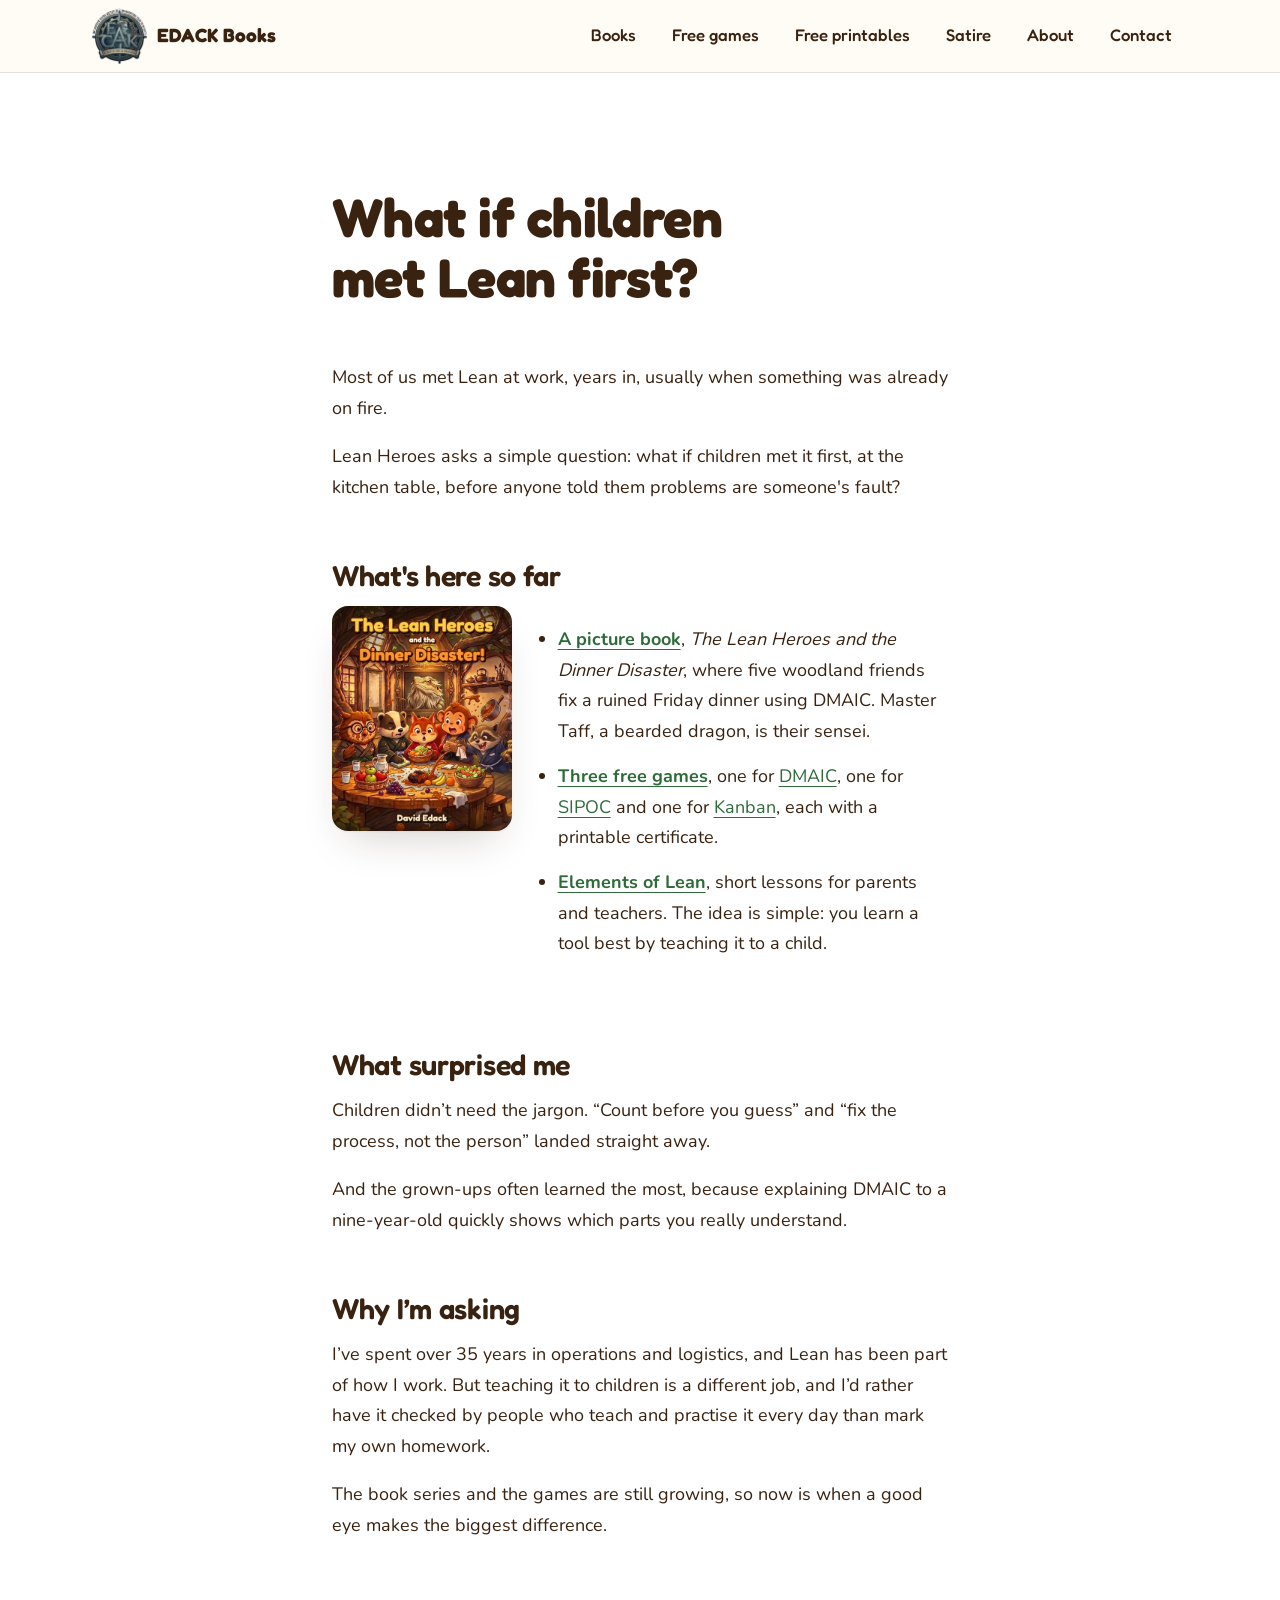
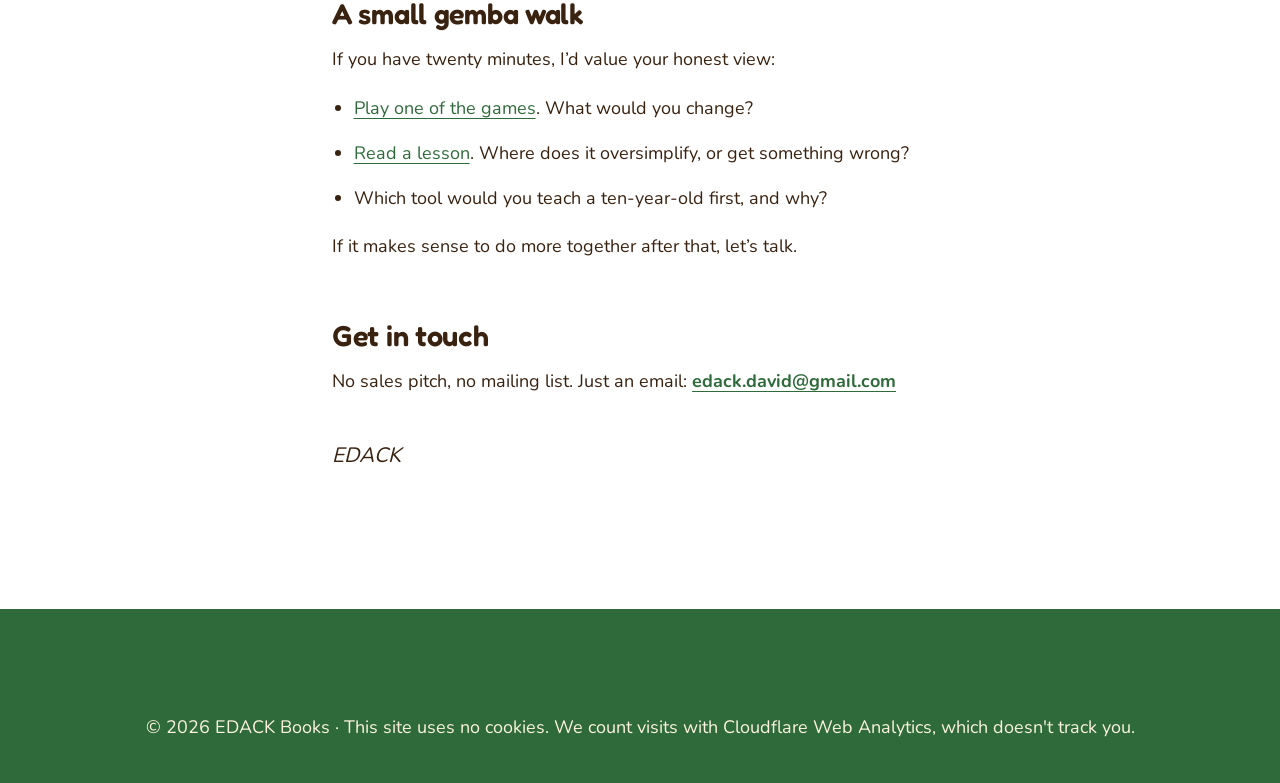
==== commit 1d8bda25: "Preview: practitioners page, three games Co-Authored-By: Claude Opus 5.5 <noreply@anthropic.com>" ====
--- a/for-lean-practitioners/index.html
+++ b/for-lean-practitioners/index.html
@@ -76,7 +76,7 @@
                alt="Cover of The Lean Heroes and the Dinner Disaster: five woodland friends around a messy dinner table">
           <ul>
             <li><a href="../index.html#books"><strong>A picture book</strong></a>, <cite>The Lean Heroes and the Dinner Disaster</cite>, where five woodland friends fix a ruined Friday dinner using DMAIC. Master Taff, a bearded dragon, is their sensei.</li>
-            <li><a href="../index.html#game"><strong>Two free games</strong></a>, one for <a href="../games/lean-heroes-dinner-disaster.html">DMAIC</a> and one for <a href="../games/lean-heroes-summer-fayre.html">SIPOC</a>, each with a printable certificate.</li>
+            <li><a href="../index.html#game"><strong>Three free games</strong></a>, one for <a href="../games/lean-heroes-dinner-disaster.html">DMAIC</a>, one for <a href="../games/lean-heroes-summer-fayre.html">SIPOC</a> and one for <a href="../games/lunchbox-lean.html">Kanban</a>, each with a printable certificate.</li>
             <li><a href="../elements-of-lean/bonus-sipoc/"><strong>Elements of Lean</strong></a>, short lessons for parents and teachers. The idea is simple: you learn a tool best by teaching it to a child.</li>
           </ul>
         </div>
--- a/css/styles.css
+++ b/css/styles.css
@@ -1647,3 +1647,12 @@
   margin-top: 2em;
   font-size: 1.3rem;
 }
+
+/* ---------- The Lunchbox Lean game card ---------- */
+.game-card-lunchbox {
+  border-color: color-mix(in srgb, var(--green) 55%, transparent);
+}
+
+.game-emoji-lunchbox {
+  background: #E3F2E1;
+}
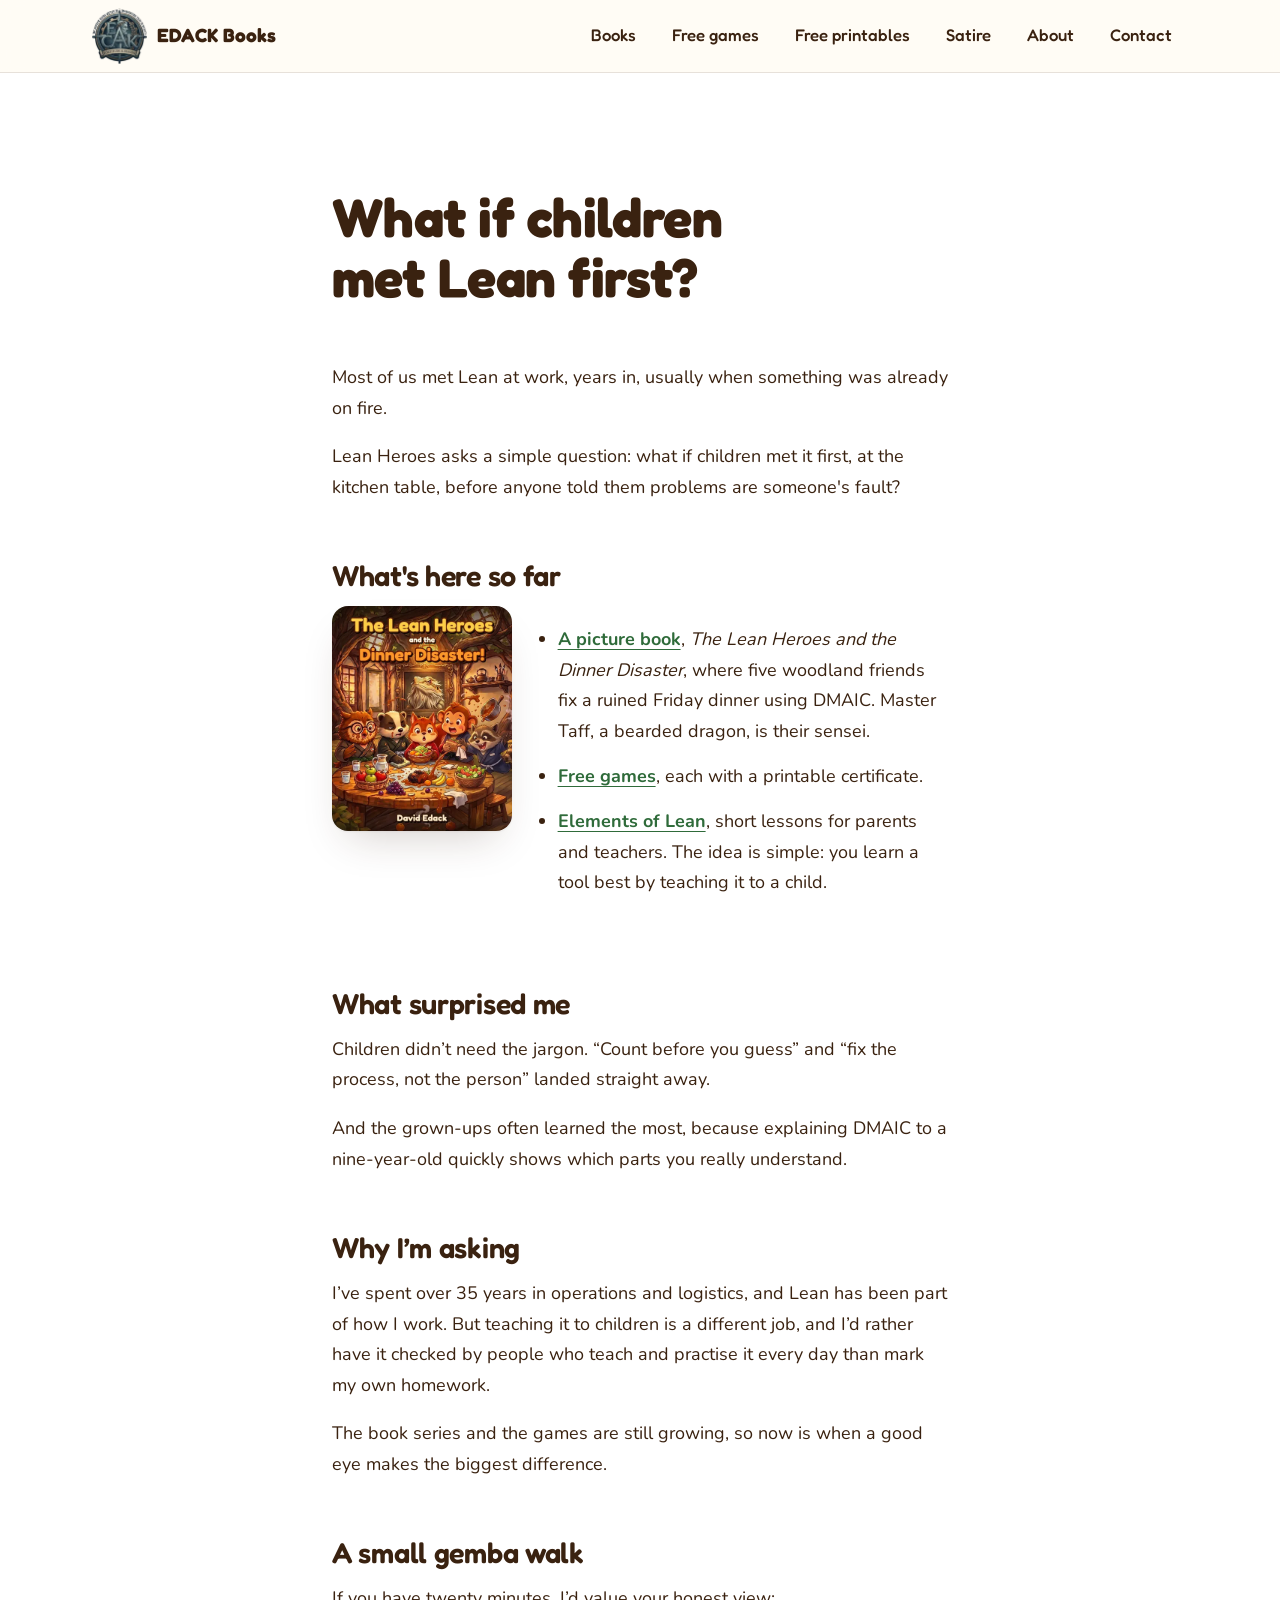
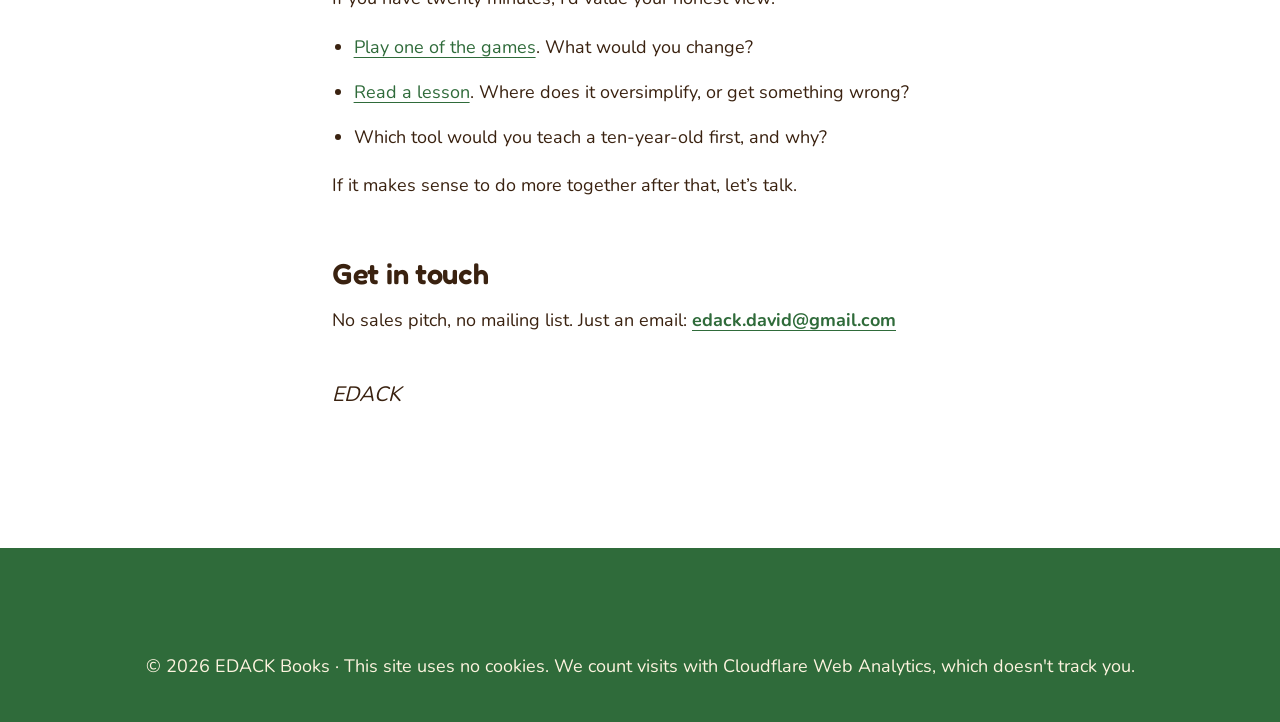
==== commit e490203d: "Preview: practitioners page, free games Co-Authored-By: Claude Opus 5.5 <noreply@anthropic.com>" ====
--- a/for-lean-practitioners/index.html
+++ b/for-lean-practitioners/index.html
@@ -76,7 +76,7 @@
                alt="Cover of The Lean Heroes and the Dinner Disaster: five woodland friends around a messy dinner table">
           <ul>
             <li><a href="../index.html#books"><strong>A picture book</strong></a>, <cite>The Lean Heroes and the Dinner Disaster</cite>, where five woodland friends fix a ruined Friday dinner using DMAIC. Master Taff, a bearded dragon, is their sensei.</li>
-            <li><a href="../index.html#game"><strong>Three free games</strong></a>, one for <a href="../games/lean-heroes-dinner-disaster.html">DMAIC</a>, one for <a href="../games/lean-heroes-summer-fayre.html">SIPOC</a> and one for <a href="../games/lunchbox-lean.html">Kanban</a>, each with a printable certificate.</li>
+            <li><a href="../index.html#game"><strong>Free games</strong></a>, each with a printable certificate.</li>
             <li><a href="../elements-of-lean/bonus-sipoc/"><strong>Elements of Lean</strong></a>, short lessons for parents and teachers. The idea is simple: you learn a tool best by teaching it to a child.</li>
           </ul>
         </div>
